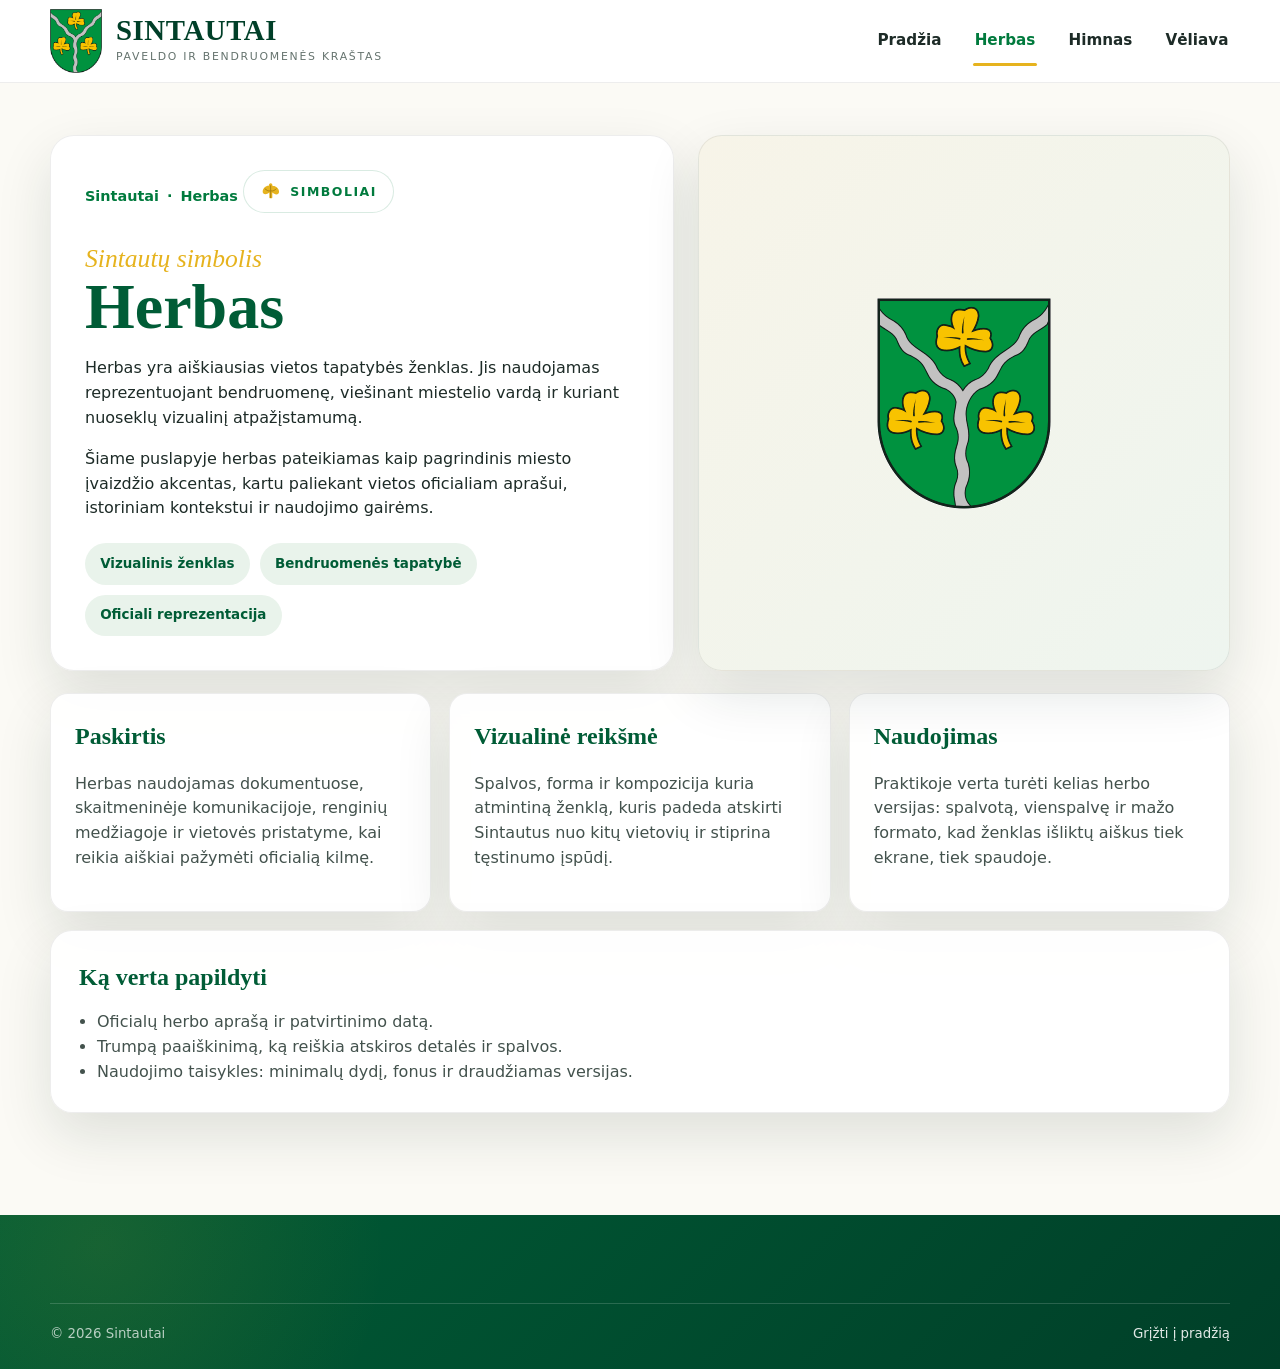
==== herbas.html @ b619bf26 "nauja versija" ====
<!doctype html>
<html lang="lt">
<head>
  <meta charset="utf-8">
  <meta name="viewport" content="width=device-width, initial-scale=1">
  <title>Sintautų herbas</title>
  <meta name="description" content="Puslapis apie Sintautų herbą, jo vaizdą, simbolinę reikšmę ir naudojimą miestelio tapatybėje.">
  <link rel="icon" href="assets/favicon.svg" type="image/svg+xml">
  <link rel="stylesheet" href="styles.css">
</head>
<body>
  <a class="skip-link" href="#main">Pereiti prie turinio</a>

  <header class="site-header">
    <div class="container header-inner">
      <a class="brand" href="index.html" aria-label="Grįžti į Sintautų pradžios puslapį">
        <img src="assets/coat-of-arms.png" alt="Sintautų herbas" class="brand__crest">
        <span>
          <strong>Sintautai</strong>
          <small>Paveldo ir bendruomenės kraštas</small>
        </span>
      </a>

      <button class="nav-toggle" type="button" aria-expanded="false" aria-controls="site-nav">
        <span></span><span></span><span></span>
        <span class="sr-only">Meniu</span>
      </button>

      <nav id="site-nav" class="site-nav" aria-label="Pagrindinė navigacija">
        <a href="index.html">Pradžia</a>
        <a class="active" href="herbas.html">Herbas</a>
        <a href="himnas.html">Himnas</a>
        <a href="veliava.html">Vėliava</a>
      </nav>
    </div>
  </header>

  <main id="main" class="subpage-main">
    <section class="container subpage-hero">
      <article class="subpage-card">
        <div class="breadcrumbs"><a href="index.html">Sintautai</a><span>·</span><span>Herbas</span></div>
        <p class="eyebrow"><img src="assets/clover.svg" alt=""> Simboliai</p>
        <h1><span>Sintautų simbolis</span> Herbas</h1>
        <p>Herbas yra aiškiausias vietos tapatybės ženklas. Jis naudojamas reprezentuojant bendruomenę, viešinant miestelio vardą ir kuriant nuoseklų vizualinį atpažįstamumą.</p>
        <p>Šiame puslapyje herbas pateikiamas kaip pagrindinis miesto įvaizdžio akcentas, kartu paliekant vietos oficialiam aprašui, istoriniam kontekstui ir naudojimo gairėms.</p>
        <div class="subpage-meta">
          <span class="meta-chip">Vizualinis ženklas</span>
          <span class="meta-chip">Bendruomenės tapatybė</span>
          <span class="meta-chip">Oficiali reprezentacija</span>
        </div>
      </article>

      <aside class="subpage-visual">
        <img src="assets/coat-of-arms.png" alt="Sintautų herbo vaizdas">
      </aside>
    </section>

    <section class="container content-stack">
      <div class="info-grid">
        <article class="info-card">
          <h2>Paskirtis</h2>
          <p>Herbas naudojamas dokumentuose, skaitmeninėje komunikacijoje, renginių medžiagoje ir vietovės pristatyme, kai reikia aiškiai pažymėti oficialią kilmę.</p>
        </article>
        <article class="info-card">
          <h2>Vizualinė reikšmė</h2>
          <p>Spalvos, forma ir kompozicija kuria atmintiną ženklą, kuris padeda atskirti Sintautus nuo kitų vietovių ir stiprina tęstinumo įspūdį.</p>
        </article>
        <article class="info-card">
          <h2>Naudojimas</h2>
          <p>Praktikoje verta turėti kelias herbo versijas: spalvotą, vienspalvę ir mažo formato, kad ženklas išliktų aiškus tiek ekrane, tiek spaudoje.</p>
        </article>
      </div>

      <article class="wide-card">
        <h2>Ką verta papildyti</h2>
        <ul>
          <li>Oficialų herbo aprašą ir patvirtinimo datą.</li>
          <li>Trumpą paaiškinimą, ką reiškia atskiros detalės ir spalvos.</li>
          <li>Naudojimo taisykles: minimalų dydį, fonus ir draudžiamas versijas.</li>
        </ul>
      </article>
    </section>
  </main>

  <footer class="site-footer">
    <div class="container footer-bottom">
      <small>© 2026 Sintautai</small>
      <small><a href="index.html">Grįžti į pradžią</a></small>
    </div>
  </footer>

  <script src="script.js"></script>
</body>
</html>
---- styles.css ----
:root{
  --green-900:#003f28;
  --green-800:#005c36;
  --green-700:#007a3d;
  --green-100:#e9f3eb;
  --gold:#e6b31e;
  --gold-soft:#f7e8ad;
  --silver:#d8d8d2;
  --ink:#1d2b27;
  --muted:#65736e;
  --paper:#fbfaf5;
  --white:#fff;
  --shadow:0 22px 55px rgba(18,42,34,.12);
  --radius:22px;
  --serif: Georgia, "Times New Roman", serif;
  --sans: Inter, ui-sans-serif, system-ui, -apple-system, Segoe UI, Roboto, Arial, sans-serif;
}

*{box-sizing:border-box}
html{scroll-behavior:smooth}
body{margin:0;font-family:var(--sans);color:var(--ink);background:var(--paper);line-height:1.55}
a{color:inherit;text-decoration:none}
img,svg{display:block;max-width:100%}
.container{width:min(1180px,calc(100% - 40px));margin-inline:auto}
.sr-only{position:absolute;width:1px;height:1px;overflow:hidden;clip:rect(0,0,0,0);white-space:nowrap}
.skip-link{position:absolute;left:1rem;top:-4rem;background:var(--green-800);color:white;padding:.75rem 1rem;border-radius:999px;z-index:1000}
.skip-link:focus{top:1rem}

.site-header{position:sticky;top:0;z-index:100;background:rgba(255,255,255,.92);backdrop-filter:blur(14px);border-bottom:1px solid rgba(0,0,0,.07)}
.header-inner{height:82px;display:flex;align-items:center;gap:28px}
.brand{display:flex;align-items:center;gap:14px;min-width:max-content}
.brand__crest{width:52px;height:64px;object-fit:contain}
.brand strong{display:block;font-family:var(--serif);font-size:1.8rem;letter-spacing:.02em;line-height:1;color:var(--green-900);text-transform:uppercase}
.brand small{display:block;font-size:.68rem;text-transform:uppercase;letter-spacing:.16em;color:var(--muted);margin-top:.3rem}
.site-nav{margin-left:auto;display:flex;align-items:center;gap:30px;font-size:.95rem;font-weight:650}
.site-nav a{position:relative;padding:.4rem .1rem}
.site-nav a.active,.site-nav a:hover{color:var(--green-700)}
.site-nav a.active::after{content:"";position:absolute;left:0;right:0;bottom:-.42rem;height:3px;background:var(--gold);border-radius:999px}
.search-btn,.nav-toggle{border:0;background:transparent;cursor:pointer}
.search-btn{width:44px;height:44px;border-radius:999px;border:1px solid rgba(0,0,0,.1);display:grid;place-items:center}
.search-btn svg{width:20px;height:20px;fill:none;stroke:var(--ink);stroke-width:2}
.nav-toggle{display:none;margin-left:auto}
.nav-toggle span:not(.sr-only){display:block;width:24px;height:2px;background:var(--green-900);margin:5px 0}

.hero{position:relative;min-height:620px;overflow:hidden;background:linear-gradient(90deg,rgba(251,250,245,.98) 0%,rgba(251,250,245,.9) 30%,rgba(251,250,245,.3) 70%)}
.hero__image{position:absolute;inset:0;background-image:linear-gradient(90deg,rgba(251,250,245,.99) 0%,rgba(251,250,245,.9) 26%,rgba(251,250,245,.35) 58%,rgba(251,250,245,.08) 100%),url("assets/church-sketch-hero.webp");background-size:cover;background-position:center right;filter:grayscale(1) contrast(.92) brightness(1.08);opacity:.9}
.hero__ornament{position:absolute;inset:0;background-image:url("assets/clover.svg");background-repeat:no-repeat;background-position:left 120px top 110px;background-size:180px;opacity:.08}
.hero__content{position:relative;z-index:2;padding:110px 0 190px}
.eyebrow{display:inline-flex;align-items:center;gap:.65rem;padding:.65rem 1rem;border:1px solid rgba(0,122,61,.15);background:rgba(255,255,255,.75);border-radius:999px;color:var(--green-700);font-weight:700;letter-spacing:.12em;text-transform:uppercase;font-size:.78rem}
.eyebrow img{width:20px}
h1{font-family:var(--serif);font-size:clamp(4rem,8vw,7.7rem);line-height:.86;margin:28px 0 24px;color:var(--green-800);letter-spacing:-.04em}
h1 span{display:block;font-family:var(--serif);font-style:italic;font-size:clamp(1.65rem,3vw,2.4rem);letter-spacing:0;color:var(--gold);font-weight:400;margin-bottom:.35rem}
.lead{max-width:520px;font-size:1.16rem;color:#43524d}
.hero__actions{display:flex;gap:16px;flex-wrap:wrap;margin-top:30px}
.btn{display:inline-flex;align-items:center;justify-content:center;gap:.55rem;min-height:48px;padding:0 24px;border-radius:999px;font-weight:800;transition:transform .2s ease,box-shadow .2s ease,background .2s ease}
.btn:hover{transform:translateY(-2px)}
.btn--primary{background:linear-gradient(135deg,var(--green-700),var(--green-900));color:white;box-shadow:0 12px 25px rgba(0,122,61,.25)}
.btn--ghost{border:1px solid var(--green-700);color:var(--green-800);background:rgba(255,255,255,.7)}
.hero__divider{position:absolute;z-index:3;bottom:-1px;left:0;width:100%;height:112px}

.about-summary{margin-top:-34px;margin-bottom:24px;position:relative;z-index:4}
.content-grid{position:relative;z-index:4;margin-top:-70px;margin-bottom:42px;display:grid;grid-template-columns:1.08fr 1.18fr 1fr 1.1fr;gap:18px}
.panel{background:rgba(255,255,255,.92);border:1px solid rgba(0,0,0,.07);border-radius:var(--radius);box-shadow:var(--shadow);padding:26px}
.panel-intro{margin:0 0 18px;color:var(--muted)}
.section-head{display:flex;align-items:center;gap:10px;margin-bottom:20px}
.section-head img{width:24px;height:24px}
.section-head h2{font-family:var(--serif);font-size:1.45rem;color:var(--green-800);margin:0}
.section-head--between{justify-content:space-between;align-items:center}
.section-head--between span{display:flex;align-items:center;gap:10px}
.section-head--between a,.text-link{color:var(--green-700);font-weight:800;font-size:.88rem}

.service-grid{display:grid;grid-template-columns:repeat(2,1fr);gap:12px}
.service-card{min-height:96px;background:#f8f7f1;border:1px solid rgba(0,0,0,.06);border-radius:14px;display:grid;place-items:center;text-align:center;padding:14px;font-weight:750;font-size:.9rem}
.service-card svg{width:30px;height:30px;margin-bottom:7px;fill:none;stroke:var(--green-700);stroke-width:1.8;stroke-linecap:round;stroke-linejoin:round}
.text-link{display:inline-flex;gap:10px;margin-top:20px}

.news-list,.event-list{display:grid;gap:16px}
.news-item{display:grid;grid-template-columns:92px 1fr;gap:14px;align-items:center}
.news-item img{width:92px;height:68px;object-fit:cover;border-radius:12px}
.news-item strong,.event strong{display:block;color:var(--ink);line-height:1.25}
.news-item small,.event small{display:block;color:var(--green-700);font-weight:800;margin:.25rem 0;font-size:.78rem}
.news-item em,.event em{display:block;font-style:normal;color:var(--muted);font-size:.86rem;line-height:1.35}

.event{display:grid;grid-template-columns:62px 1fr;gap:14px;align-items:start}
.event time{border:1px solid var(--silver);border-radius:13px;min-height:68px;display:grid;place-items:center;color:var(--green-800);font-family:var(--serif);font-size:1.7rem;font-weight:700;background:#fffdf6}
.event time span{font-family:var(--sans);font-size:.72rem;text-transform:uppercase;letter-spacing:.08em;color:var(--green-700)}

.symbols{grid-column:span 2}
.symbol-links{display:grid;grid-template-columns:repeat(3,minmax(0,1fr));gap:12px}
.symbol-link{display:flex;flex-direction:column;justify-content:space-between;gap:8px;min-height:132px;padding:18px;border-radius:16px;background:linear-gradient(180deg,#fbfaf5,#f1f6f2);border:1px solid rgba(0,0,0,.06)}
.symbol-link strong{font-family:var(--serif);font-size:1.45rem;color:var(--green-800);line-height:1.1}
.symbol-link small{display:block;color:var(--muted);font-size:.88rem;line-height:1.45}

.explore-card{position:relative;overflow:hidden;border-radius:18px;min-height:285px;background:var(--green-900);color:white}
.explore-card img{position:absolute;inset:0;width:100%;height:100%;object-fit:cover;opacity:.76}
.explore-card::after{content:"";position:absolute;inset:0;background:linear-gradient(90deg,rgba(0,63,40,.9),rgba(0,63,40,.25))}
.explore-card div{position:relative;z-index:2;max-width:280px;padding:28px}
.explore-card p{font-weight:700;margin-top:0}

.subpage-main{padding:52px 0 72px}
.subpage-hero{display:grid;grid-template-columns:minmax(0,1.08fr) minmax(320px,.92fr);gap:24px;align-items:stretch}
.subpage-card{background:rgba(255,255,255,.96);border:1px solid rgba(0,0,0,.07);border-radius:24px;box-shadow:var(--shadow);padding:34px}
.subpage-card h1{font-size:clamp(2.8rem,5vw,5rem);line-height:.92;margin:18px 0 20px;letter-spacing:0}
.subpage-card h1 span{font-size:clamp(1.2rem,2vw,1.8rem);margin-bottom:.45rem}
.subpage-card p{margin:0 0 16px}
.subpage-meta{display:flex;flex-wrap:wrap;gap:10px;margin-top:22px}
.meta-chip{display:inline-flex;align-items:center;padding:.65rem .95rem;border-radius:999px;background:var(--green-100);color:var(--green-800);font-weight:800;font-size:.84rem}
.subpage-visual{position:relative;display:flex;align-items:center;justify-content:center;overflow:hidden;border-radius:24px;background:linear-gradient(135deg,#f7f4e8,#eef5ef);border:1px solid rgba(0,0,0,.07);box-shadow:var(--shadow);padding:32px}
.subpage-visual img{max-width:min(100%,320px);max-height:420px;object-fit:contain}
.flag-visual{width:min(100%,360px);aspect-ratio:5/3;border-radius:18px;overflow:hidden;box-shadow:0 18px 40px rgba(18,42,34,.18);border:1px solid rgba(0,0,0,.08);background:
linear-gradient(180deg,var(--gold) 0 33.333%, var(--green-700) 33.333% 66.666%, #f4f2ea 66.666% 100%)}
.hymn-visual{width:min(100%,360px);aspect-ratio:4/5;border-radius:20px;background:linear-gradient(180deg,#fffef8,#f0f4ef);border:1px solid rgba(0,0,0,.08);padding:28px;display:flex;flex-direction:column;justify-content:space-between;box-shadow:0 18px 40px rgba(18,42,34,.14)}
.hymn-lines{display:grid;gap:14px}
.hymn-lines span{display:block;height:10px;border-radius:999px;background:linear-gradient(90deg,rgba(0,92,54,.9),rgba(0,92,54,.15))}
.hymn-lines span:nth-child(2){width:88%}
.hymn-lines span:nth-child(3){width:93%}
.hymn-lines span:nth-child(4){width:74%}
.hymn-lines span:nth-child(5){width:90%}
.hymn-note{padding-top:18px;border-top:1px solid rgba(0,0,0,.08);color:var(--muted);font-size:.92rem}
.content-stack{display:grid;gap:18px;margin-top:22px}
.info-grid{display:grid;grid-template-columns:repeat(3,minmax(0,1fr));gap:18px}
.info-card{background:rgba(255,255,255,.92);border:1px solid rgba(0,0,0,.07);border-radius:18px;box-shadow:var(--shadow);padding:24px}
.info-card h2,.wide-card h2{font-family:var(--serif);font-size:1.5rem;color:var(--green-800);margin:0 0 14px}
.info-card p,.wide-card p,.wide-card li{color:#43524d}
.wide-card{background:rgba(255,255,255,.92);border:1px solid rgba(0,0,0,.07);border-radius:22px;box-shadow:var(--shadow);padding:28px}
.wide-card ul{margin:0;padding-left:18px}
.breadcrumbs{display:inline-flex;align-items:center;gap:8px;color:var(--green-700);font-weight:800;font-size:.9rem}
.breadcrumbs a{color:var(--green-700)}

.site-footer{background:radial-gradient(circle at 8% 20%,rgba(230,179,30,.1),transparent 24%),linear-gradient(135deg,var(--green-800),var(--green-900));color:rgba(255,255,255,.88);padding:52px 0 24px;margin-top:30px}
.footer-grid{display:grid;grid-template-columns:1.35fr .95fr .9fr 1.05fr;gap:34px}
.brand--footer strong{color:white}
.brand--footer small{color:rgba(255,255,255,.72)}
.site-footer h2{font-family:var(--serif);font-size:1.2rem;color:white;margin:0 0 14px}
.site-footer ul{list-style:none;margin:0;padding:0}
.site-footer a{color:rgba(255,255,255,.88)}
.signup{display:flex;background:white;border-radius:12px;overflow:hidden;max-width:310px}
.signup input{min-width:0;flex:1;border:0;padding:0 14px;font:inherit}
.signup button{border:0;background:var(--gold);color:var(--green-900);font-weight:900;padding:0 18px;cursor:pointer}
.footer-bottom{border-top:1px solid rgba(255,255,255,.16);margin-top:36px;padding-top:20px;display:flex;justify-content:space-between;gap:20px;color:rgba(255,255,255,.7)}

@media (max-width:1080px){
  .content-grid{grid-template-columns:1fr 1fr}
  .symbols{grid-column:span 2}
  .symbol-links{grid-template-columns:1fr}
  .subpage-hero,.info-grid{grid-template-columns:1fr}
  .explore{grid-column:span 2}
}
@media (max-width:860px){
  .header-inner{height:72px}
  .brand strong{font-size:1.35rem}
  .brand small{display:none}
  .nav-toggle{display:block}
  .site-nav{position:absolute;left:20px;right:20px;top:78px;display:none;flex-direction:column;align-items:stretch;gap:0;background:white;border:1px solid rgba(0,0,0,.08);border-radius:18px;box-shadow:var(--shadow);padding:10px}
  .site-nav.open{display:flex}
  .site-nav a{padding:13px 14px}
  .search-btn{display:none}
  .hero{min-height:560px}
  .hero__image{background-position:center}
  .hero__content{padding-top:80px}
  .content-grid,.footer-grid{grid-template-columns:1fr}
  .symbols,.explore{grid-column:auto}
  .subpage-main{padding-top:28px}
  .subpage-card,.subpage-visual,.wide-card,.info-card{padding:22px}
  .explore{grid-column:auto}
  .footer-bottom{flex-direction:column}
}
@media (max-width:560px){
  .container{width:min(100% - 28px,1180px)}
  h1{font-size:3.5rem}
  .service-grid{grid-template-columns:1fr}
  .news-item{grid-template-columns:1fr}
  .news-item img{width:100%;height:140px}
}
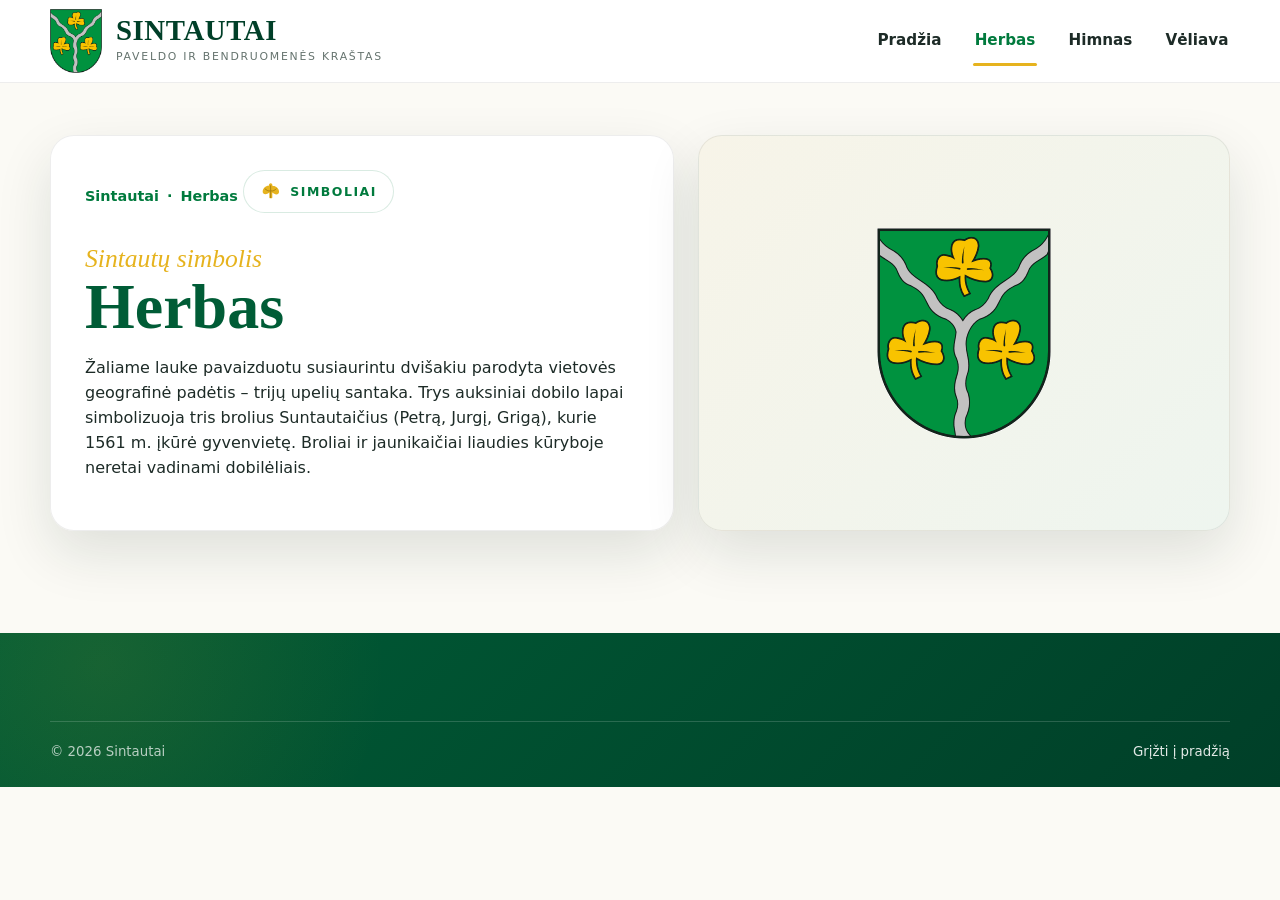
==== commit adfc55aa: "atnaujinimai" ====
--- a/herbas.html
+++ b/herbas.html
@@ -41,13 +41,11 @@
         <div class="breadcrumbs"><a href="index.html">Sintautai</a><span>·</span><span>Herbas</span></div>
         <p class="eyebrow"><img src="assets/clover.svg" alt=""> Simboliai</p>
         <h1><span>Sintautų simbolis</span> Herbas</h1>
-        <p>Herbas yra aiškiausias vietos tapatybės ženklas. Jis naudojamas reprezentuojant bendruomenę, viešinant miestelio vardą ir kuriant nuoseklų vizualinį atpažįstamumą.</p>
-        <p>Šiame puslapyje herbas pateikiamas kaip pagrindinis miesto įvaizdžio akcentas, kartu paliekant vietos oficialiam aprašui, istoriniam kontekstui ir naudojimo gairėms.</p>
-        <div class="subpage-meta">
-          <span class="meta-chip">Vizualinis ženklas</span>
-          <span class="meta-chip">Bendruomenės tapatybė</span>
-          <span class="meta-chip">Oficiali reprezentacija</span>
-        </div>
+        <p>
+          
+Žaliame lauke pavaizduotu susiaurintu dvišakiu parodyta vietovės geografinė padėtis – trijų upelių santaka. Trys auksiniai dobilo lapai simbolizuoja tris brolius Suntautaičius (Petrą, Jurgį, Grigą), kurie 1561 m. įkūrė gyvenvietę. Broliai ir jaunikaičiai liaudies kūryboje neretai vadinami dobilėliais.        
+        </p>
+   
       </article>
 
       <aside class="subpage-visual">
@@ -55,31 +53,6 @@
       </aside>
     </section>
 
-    <section class="container content-stack">
-      <div class="info-grid">
-        <article class="info-card">
-          <h2>Paskirtis</h2>
-          <p>Herbas naudojamas dokumentuose, skaitmeninėje komunikacijoje, renginių medžiagoje ir vietovės pristatyme, kai reikia aiškiai pažymėti oficialią kilmę.</p>
-        </article>
-        <article class="info-card">
-          <h2>Vizualinė reikšmė</h2>
-          <p>Spalvos, forma ir kompozicija kuria atmintiną ženklą, kuris padeda atskirti Sintautus nuo kitų vietovių ir stiprina tęstinumo įspūdį.</p>
-        </article>
-        <article class="info-card">
-          <h2>Naudojimas</h2>
-          <p>Praktikoje verta turėti kelias herbo versijas: spalvotą, vienspalvę ir mažo formato, kad ženklas išliktų aiškus tiek ekrane, tiek spaudoje.</p>
-        </article>
-      </div>
-
-      <article class="wide-card">
-        <h2>Ką verta papildyti</h2>
-        <ul>
-          <li>Oficialų herbo aprašą ir patvirtinimo datą.</li>
-          <li>Trumpą paaiškinimą, ką reiškia atskiros detalės ir spalvos.</li>
-          <li>Naudojimo taisykles: minimalų dydį, fonus ir draudžiamas versijas.</li>
-        </ul>
-      </article>
-    </section>
   </main>
 
   <footer class="site-footer">
--- a/styles.css
+++ b/styles.css
@@ -59,7 +59,12 @@
 .hero__divider{position:absolute;z-index:3;bottom:-1px;left:0;width:100%;height:112px}
 
 .about-summary{margin-top:-34px;margin-bottom:24px;position:relative;z-index:4}
-.content-grid{position:relative;z-index:4;margin-top:-70px;margin-bottom:42px;display:grid;grid-template-columns:1.08fr 1.18fr 1fr 1.1fr;gap:18px}
+.about-summary .wide-card{display:grid;gap:20px}
+.about-summary .info-grid{gap:20px;align-items:stretch}
+.about-summary .info-grid + .info-grid{margin-top:20px}
+.about-summary .info-card{height:100%}
+.poet-section{margin-bottom:24px}
+.content-grid{position:relative;z-index:4;margin-top:0;margin-bottom:32px;display:grid;grid-template-columns:1.2fr .9fr;gap:18px;align-items:start}
 .panel{background:rgba(255,255,255,.92);border:1px solid rgba(0,0,0,.07);border-radius:var(--radius);box-shadow:var(--shadow);padding:26px}
 .panel-intro{margin:0 0 18px;color:var(--muted)}
 .section-head{display:flex;align-items:center;gap:10px;margin-bottom:20px}
@@ -69,27 +74,23 @@
 .section-head--between span{display:flex;align-items:center;gap:10px}
 .section-head--between a,.text-link{color:var(--green-700);font-weight:800;font-size:.88rem}
 
-.service-grid{display:grid;grid-template-columns:repeat(2,1fr);gap:12px}
-.service-card{min-height:96px;background:#f8f7f1;border:1px solid rgba(0,0,0,.06);border-radius:14px;display:grid;place-items:center;text-align:center;padding:14px;font-weight:750;font-size:.9rem}
-.service-card svg{width:30px;height:30px;margin-bottom:7px;fill:none;stroke:var(--green-700);stroke-width:1.8;stroke-linecap:round;stroke-linejoin:round}
-.text-link{display:inline-flex;gap:10px;margin-top:20px}
-
-.news-list,.event-list{display:grid;gap:16px}
-.news-item{display:grid;grid-template-columns:92px 1fr;gap:14px;align-items:center}
-.news-item img{width:92px;height:68px;object-fit:cover;border-radius:12px}
-.news-item strong,.event strong{display:block;color:var(--ink);line-height:1.25}
-.news-item small,.event small{display:block;color:var(--green-700);font-weight:800;margin:.25rem 0;font-size:.78rem}
-.news-item em,.event em{display:block;font-style:normal;color:var(--muted);font-size:.86rem;line-height:1.35}
-
-.event{display:grid;grid-template-columns:62px 1fr;gap:14px;align-items:start}
-.event time{border:1px solid var(--silver);border-radius:13px;min-height:68px;display:grid;place-items:center;color:var(--green-800);font-family:var(--serif);font-size:1.7rem;font-weight:700;background:#fffdf6}
-.event time span{font-family:var(--sans);font-size:.72rem;text-transform:uppercase;letter-spacing:.08em;color:var(--green-700)}
-
-.symbols{grid-column:span 2}
+.symbols{min-height:100%}
 .symbol-links{display:grid;grid-template-columns:repeat(3,minmax(0,1fr));gap:12px}
 .symbol-link{display:flex;flex-direction:column;justify-content:space-between;gap:8px;min-height:132px;padding:18px;border-radius:16px;background:linear-gradient(180deg,#fbfaf5,#f1f6f2);border:1px solid rgba(0,0,0,.06)}
 .symbol-link strong{font-family:var(--serif);font-size:1.45rem;color:var(--green-800);line-height:1.1}
 .symbol-link small{display:block;color:var(--muted);font-size:.88rem;line-height:1.45}
+
+.poem-showcase{display:grid;grid-template-columns:repeat(3,minmax(0,1fr));gap:18px;margin-top:18px}
+.poem-card{background:linear-gradient(180deg,#fbfaf5,#f5f8f3);border:1px solid rgba(0,0,0,.06);border-radius:18px;padding:22px}
+.poem-card h3{margin:0 0 12px;font-family:var(--serif);font-size:1.35rem;color:var(--green-800)}
+.poem-card p{margin:0;color:#43524d}
+.poem-link{color:var(--green-800)}
+.poem-link:hover{color:var(--green-700)}
+.poem-page{max-width:820px;margin-inline:auto}
+.poem-page h1{font-size:clamp(2rem,3.2vw,2.8rem);line-height:1.05;margin:16px 0 18px;letter-spacing:0}
+.poem-page h1 span{font-size:1rem;margin-bottom:.35rem}
+.poem-text{display:grid;gap:18px;margin-top:8px}
+.poem-text p{margin:0;font-family:var(--serif);font-size:1.12rem;line-height:1.8;color:var(--ink)}
 
 .explore-card{position:relative;overflow:hidden;border-radius:18px;min-height:285px;background:var(--green-900);color:white}
 .explore-card img{position:absolute;inset:0;width:100%;height:100%;object-fit:cover;opacity:.76}
@@ -141,10 +142,9 @@
 
 @media (max-width:1080px){
   .content-grid{grid-template-columns:1fr 1fr}
-  .symbols{grid-column:span 2}
   .symbol-links{grid-template-columns:1fr}
+  .poem-showcase,
   .subpage-hero,.info-grid{grid-template-columns:1fr}
-  .explore{grid-column:span 2}
 }
 @media (max-width:860px){
   .header-inner{height:72px}
@@ -159,16 +159,11 @@
   .hero__image{background-position:center}
   .hero__content{padding-top:80px}
   .content-grid,.footer-grid{grid-template-columns:1fr}
-  .symbols,.explore{grid-column:auto}
   .subpage-main{padding-top:28px}
   .subpage-card,.subpage-visual,.wide-card,.info-card{padding:22px}
-  .explore{grid-column:auto}
   .footer-bottom{flex-direction:column}
 }
 @media (max-width:560px){
   .container{width:min(100% - 28px,1180px)}
   h1{font-size:3.5rem}
-  .service-grid{grid-template-columns:1fr}
-  .news-item{grid-template-columns:1fr}
-  .news-item img{width:100%;height:140px}
 }
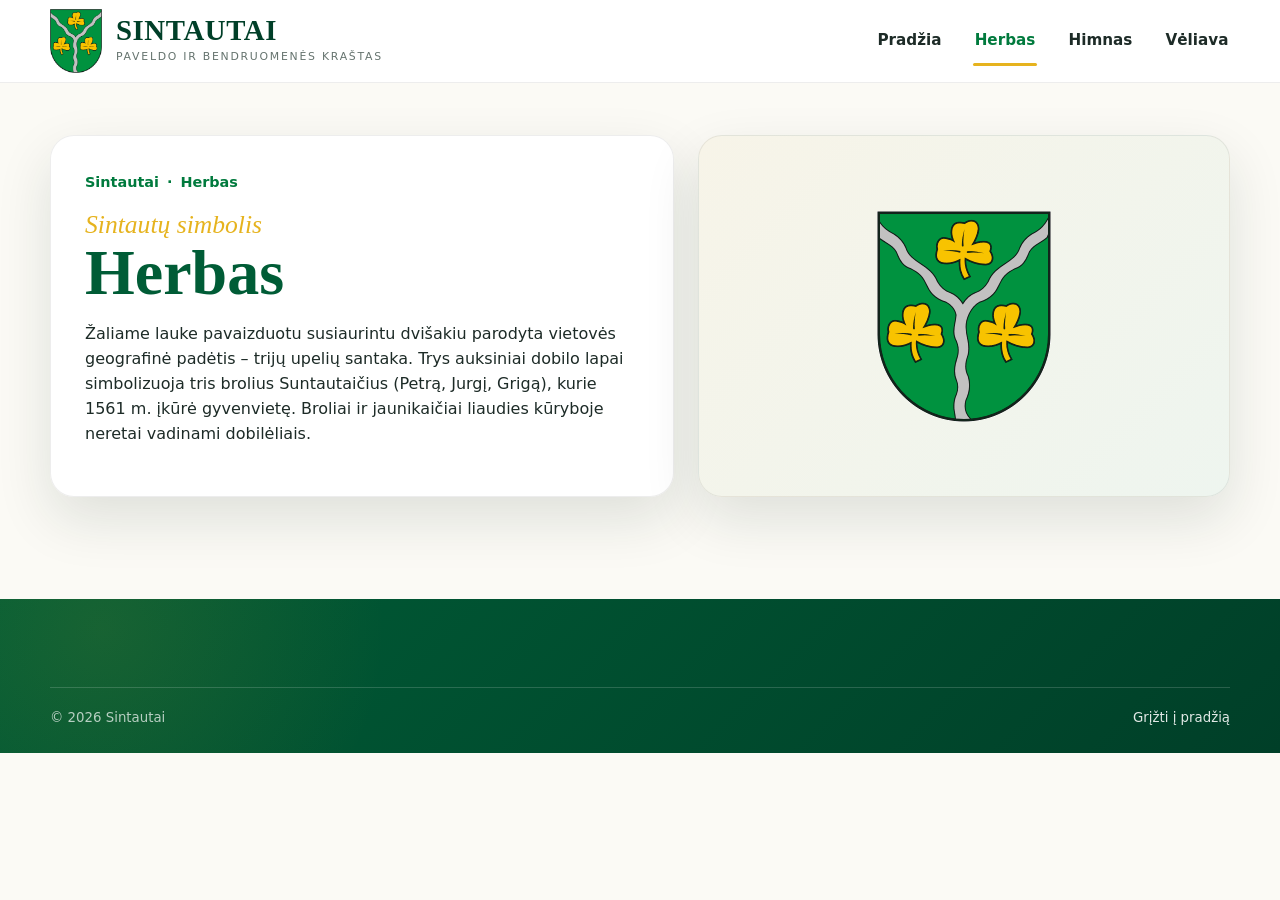
==== commit 9db9f4fe: "atnaujinta informacija apie miestelio simbolius ir poetą Praną Vaičaitį, pašalinti nereikalingi kome" ====
--- a/herbas.html
+++ b/herbas.html
@@ -39,7 +39,7 @@
     <section class="container subpage-hero">
       <article class="subpage-card">
         <div class="breadcrumbs"><a href="index.html">Sintautai</a><span>·</span><span>Herbas</span></div>
-        <p class="eyebrow"><img src="assets/clover.svg" alt=""> Simboliai</p>
+
         <h1><span>Sintautų simbolis</span> Herbas</h1>
         <p>
           
